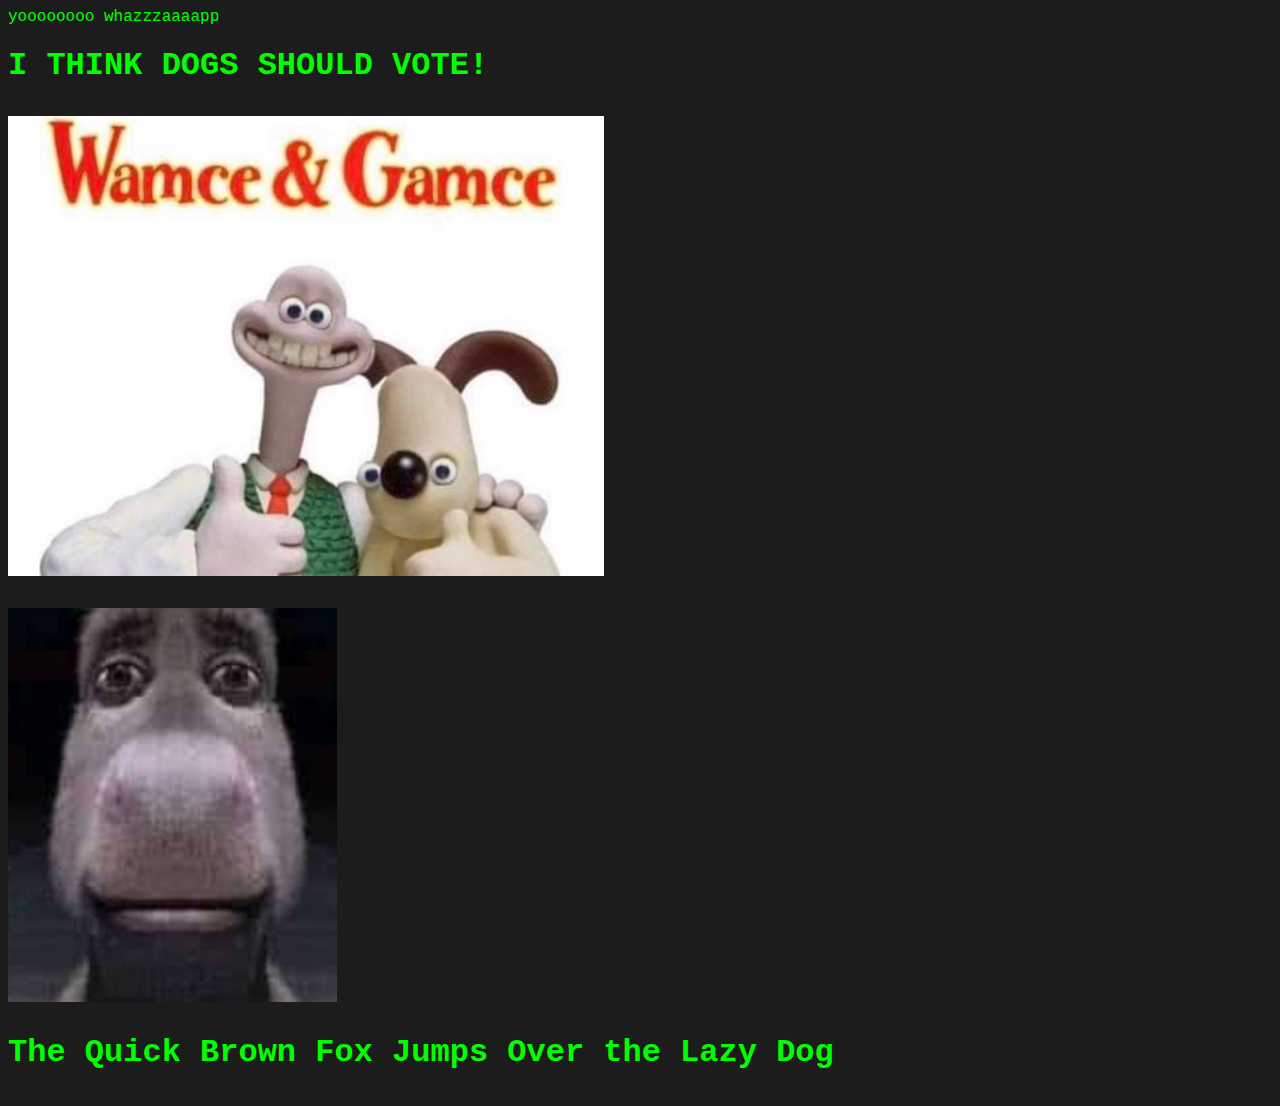
==== index.html @ 5d529485 "Add files via upload" ====
<DOCTYPE! html>

	<head>
		<meta name="viewport" content="width=device-width, initial-scale=1">
		<link rel="stylesheet" href="Swift2337.css">
		<title>Swift2337's Website</title>
		<meta name="keywords" content="design, UNC, communications, new media">
		<meta http-equiv="content-type" content="text/html; charset=UTF-8">
	</head>
	
    <body>
		<p>yoooooooo whazzzaaaapp</p>
		<p></p>
		<h1>I THINK DOGS SHOULD VOTE!<h1>
		<p> <img src="Media_And_Resources/IMG_3807.JPG"></p>
		<p></p>
		<p><p> <img src="Media_And_Resources/IMG_2830.PNG"></p>
		<p>The Quick Brown Fox Jumps Over the Lazy Dog</p>
	</body>

</html>
---- Swift2337.css ----
body{
	color: lime;
	font-family: "OCR A Std","Lucida Console", monospace;
	background-color: #1C1C1C;
}
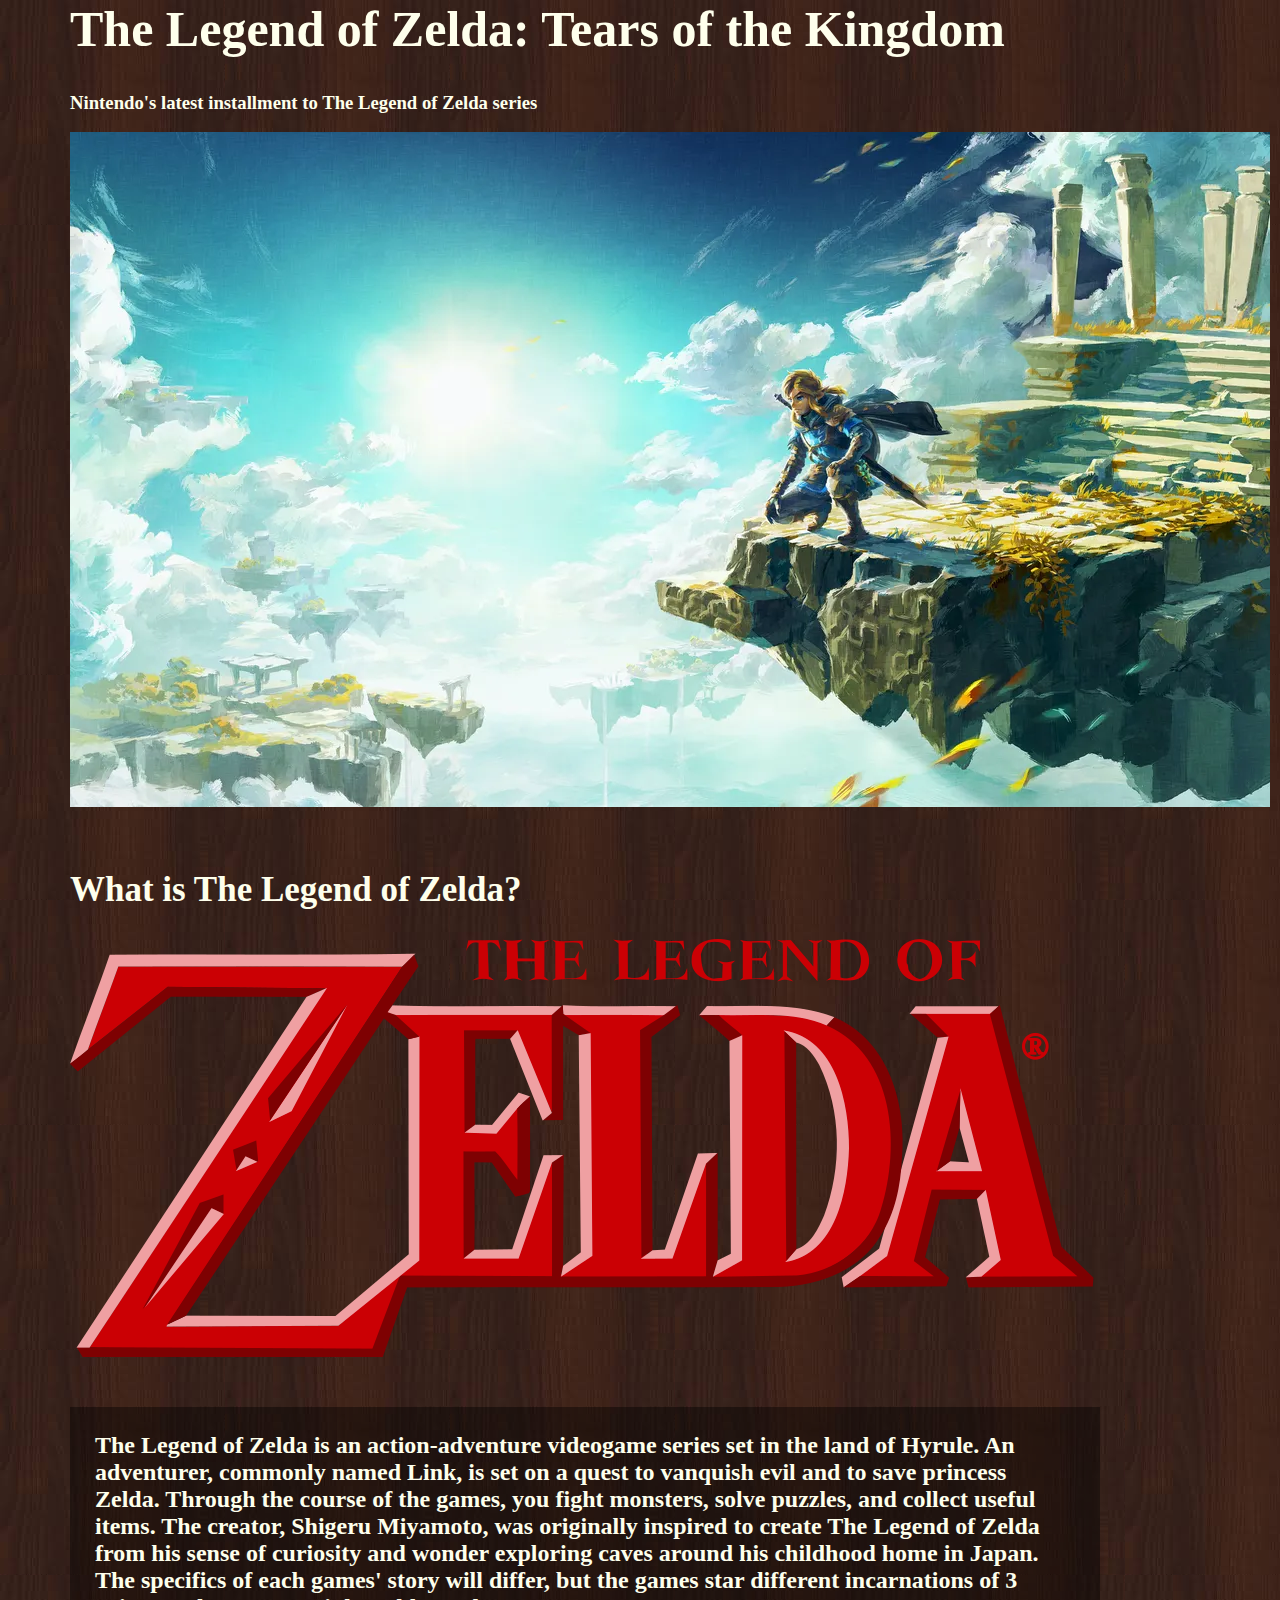
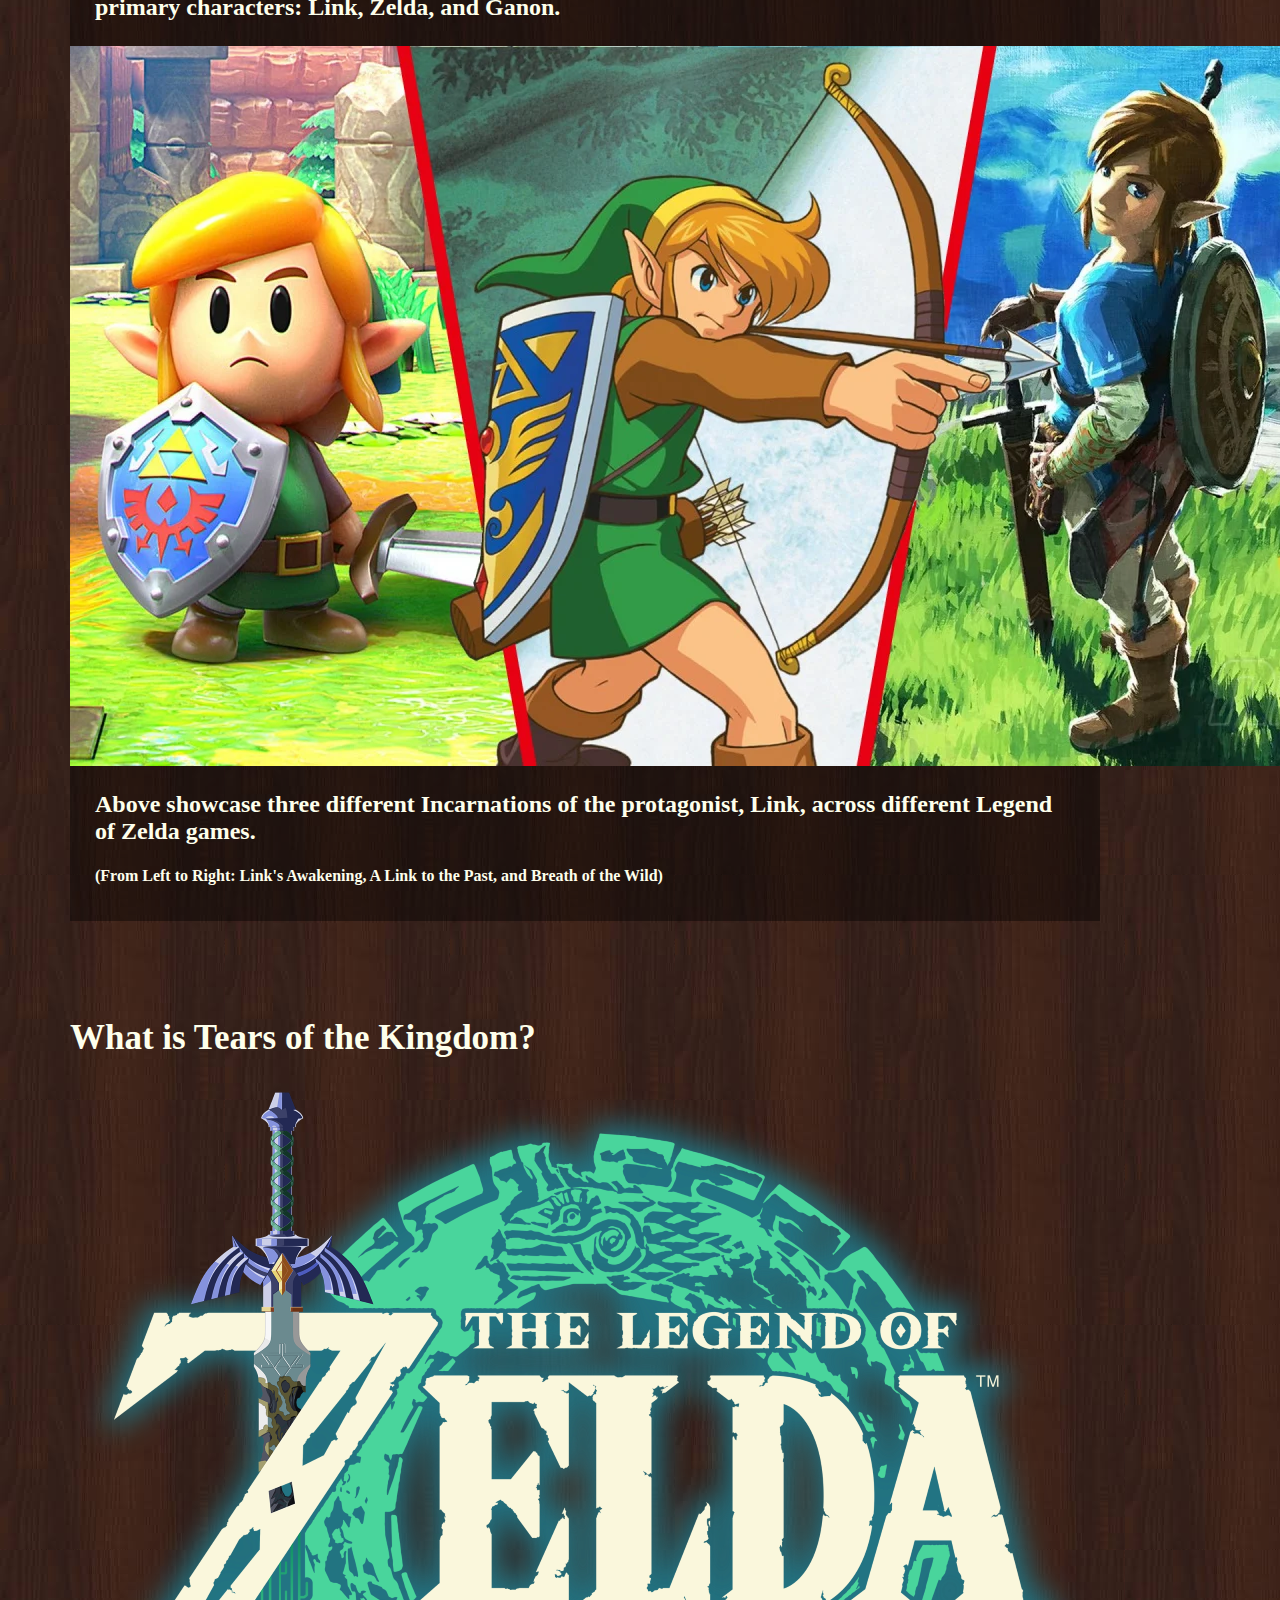
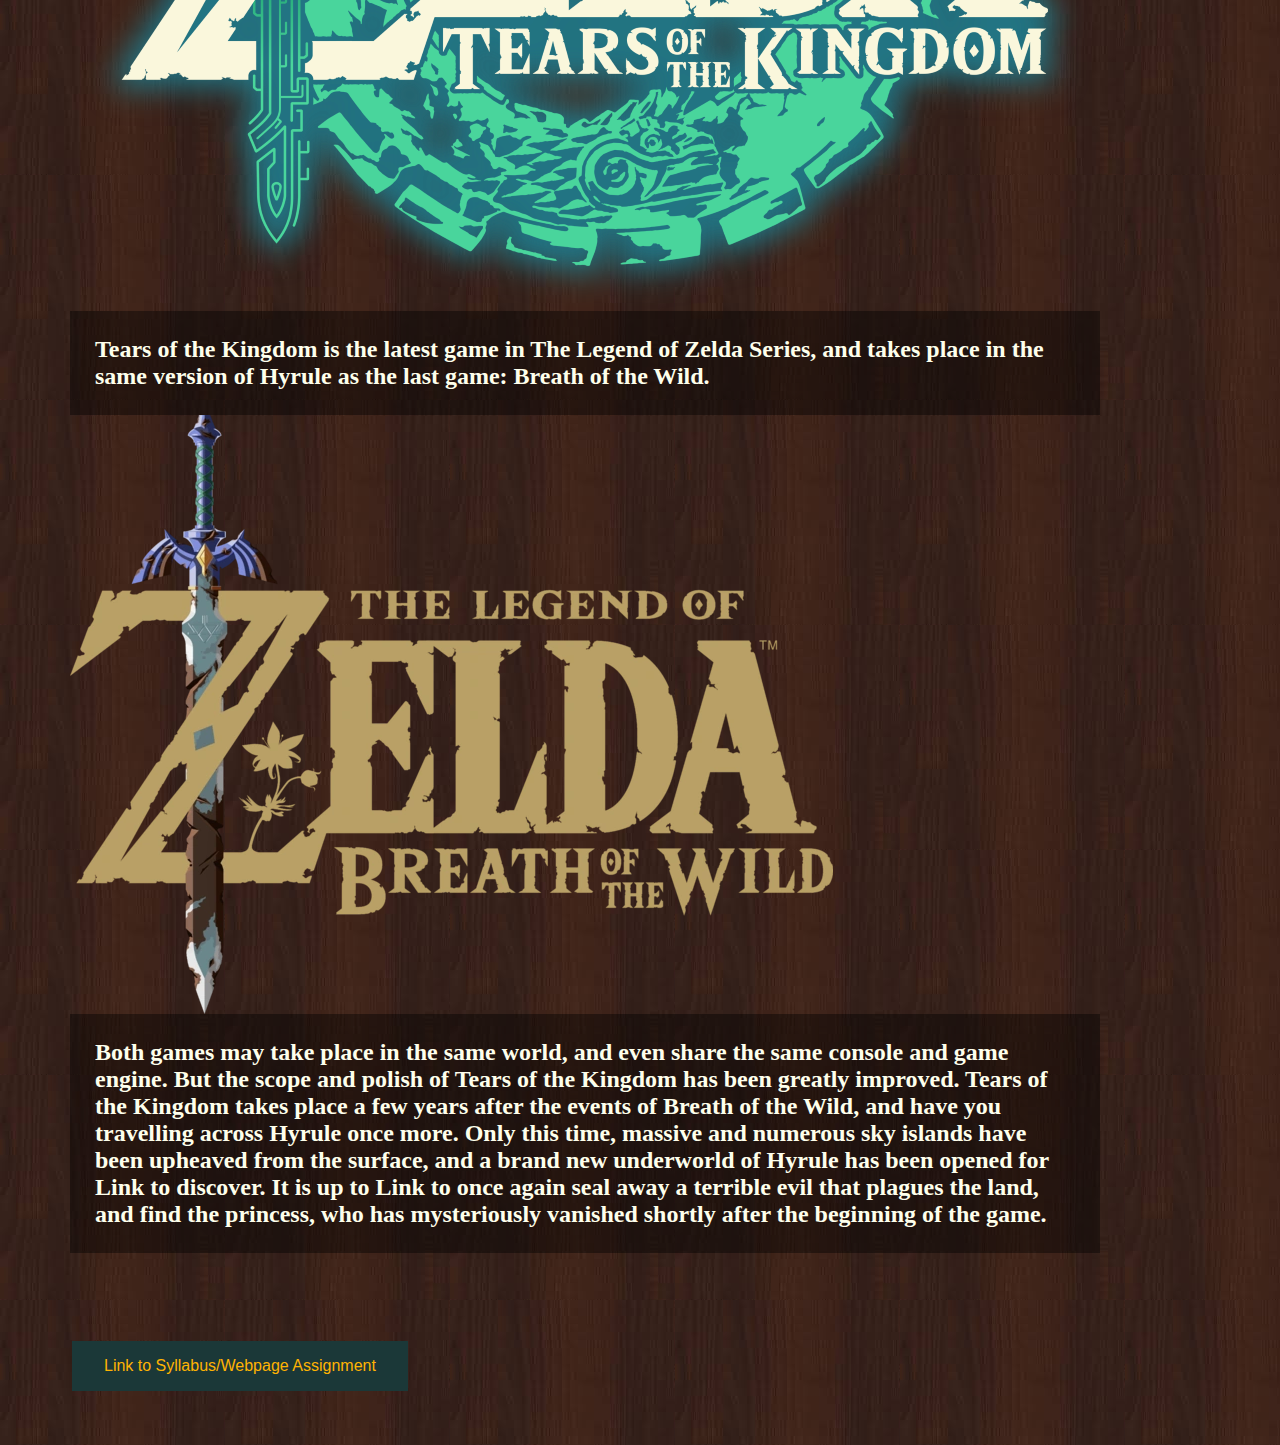
==== commit 056ea0bc: "Add files via upload" ====
--- a/index.html
+++ b/index.html
@@ -1,7 +1,6 @@
 <DOCTYPE! html>
 
 	<head>
-		<meta name="viewport" content="width=device-width, initial-scale=1">
 		<link rel="stylesheet" href="Swift2337.css">
 		<title>Swift2337's Website</title>
 		<meta name="keywords" content="design, UNC, communications, new media">
@@ -9,13 +8,60 @@
 	</head>
 	
     <body>
-		<p>yoooooooo whazzzaaaapp</p>
-		<p></p>
-		<h1>I THINK DOGS SHOULD VOTE!<h1>
-		<p> <img src="Media_And_Resources/IMG_3807.JPG"></p>
-		<p></p>
-		<p><p> <img src="Media_And_Resources/IMG_2830.PNG"></p>
-		<p>The Quick Brown Fox Jumps Over the Lazy Dog</p>
+		<h1>The Legend of Zelda: Tears of the Kingdom</h1>
+
+		<h3>Nintendo's latest installment to The Legend of Zelda series</h3>
+		
+		<div>
+			<img src="Media_And_Resources/switch-tloz-totk-artwork-01.webp"> </img>
+		</div>
+		
+		<p>&nbsp </p>
+
+		<h2>What is The Legend of Zelda?</h2>
+		
+		<div>
+			<img src="Media_And_Resources/zeldalogo.png"> </img>
+		</div>
+		
+		<p>&nbsp </p>
+		
+		<div class="box">
+			<h3>The Legend of Zelda is an action-adventure videogame series set in the land of Hyrule. An adventurer, commonly named Link, is set on a quest to vanquish evil and to save princess Zelda. Through the course of the games, you fight monsters, solve puzzles, and collect useful items. The creator, Shigeru Miyamoto, was originally inspired to create The Legend of Zelda from his sense of curiosity and wonder exploring caves around his childhood home in Japan. The specifics of each games' story will differ, but the games star different incarnations of 3 primary characters: Link, Zelda, and Ganon. </h3>
+		</div>
+		
+		<img src="Media_And_Resources/ranking-links.webp"></img>
+		
+		<div class="box">
+			<h3>Above showcase three different Incarnations of the protagonist, Link, across different Legend of Zelda games. </h3>
+			<h4 style="text-indent: 10px;">(From Left to Right: Link's Awakening, A Link to the Past, and Breath of the Wild)</h4>
+		</div>
+		
+		<p>&nbsp </p>
+		<p>&nbsp </p>
+		
+		<h2>What is Tears of the Kingdom?</h2>
+		
+			<img src="Media_And_Resources/totklogo.png"> </img>
+		
+		<div class="box">
+			<h3>Tears of the Kingdom is the latest game in The Legend of Zelda Series, and takes place in the same version of Hyrule as the last game: Breath of the Wild.</h3>
+		</div>
+		
+		
+		<img src="Media_And_Resources/763px-BotW_NA_Logo.webp"></img>
+		
+		<div class="box">
+			<h3>Both games may take place in the same world, and even share the same console and game engine. But the scope and polish of Tears of the Kingdom has been greatly improved. Tears of the Kingdom takes place a few years after the events of Breath of the Wild, and have you travelling across Hyrule once more. Only this time, massive and numerous sky islands have been upheaved from the surface, and a brand new underworld of Hyrule has been opened for Link to discover. It is up to Link to once again seal away a terrible evil that plagues the land, and find the princess, who has mysteriously vanished shortly after the beginning of the game.</h3>
+		</div>
+		
+		<p>&nbsp </p>
+		<p>&nbsp </p>
+		
+		<button class="button" href="https://uncch.instructure.com/courses/29793/assignments/syllabus">Link to Syllabus/Webpage Assignment</button>
+		
+		<p>&nbsp </p>
+		
 	</body>
 
 </html>	--- a/Swift2337.css
+++ b/Swift2337.css
@@ -1,5 +1,49 @@
 body{
-	color: lime;
-	font-family: "OCR A Std","Lucida Console", monospace;
-	background-color: #1C1C1C;
+	color: #FEFFEC;
+	font-family: "Calisto MT" serif;
+	background-image: url("Media_And_Resources/woodbg.jpg");
+	background-color:black;
+	margin: 0px 70px;
+}
+h1{
+	font-size:50px;
+}
+h2{
+	font-size:35px;
+}
+
+div.box{
+	background: rgb(0,0,0,0.4);
+	width: 1000px;
+	padding: 15px;
+}
+
+div.box h3{
+	font-size:24px;
+	font-weight: bold;
+	margin: 10px;
+}
+
+.button{
+	background-color: #1B3838;
+	border: none;
+  color: #FFB302;
+  padding: 16px 32px;
+  text-decoration: none;
+  display: inline-block;
+  font-size: 16px;
+  margin: 4px 2px;
+  transition-duration: 0.2s;
+  cursor: pointer;
+	
+}
+
+.button:hover{
+	background-color:#FFB302;
+	color: #1B3838;
+}
+
+div.totklogo{
+
+	
 }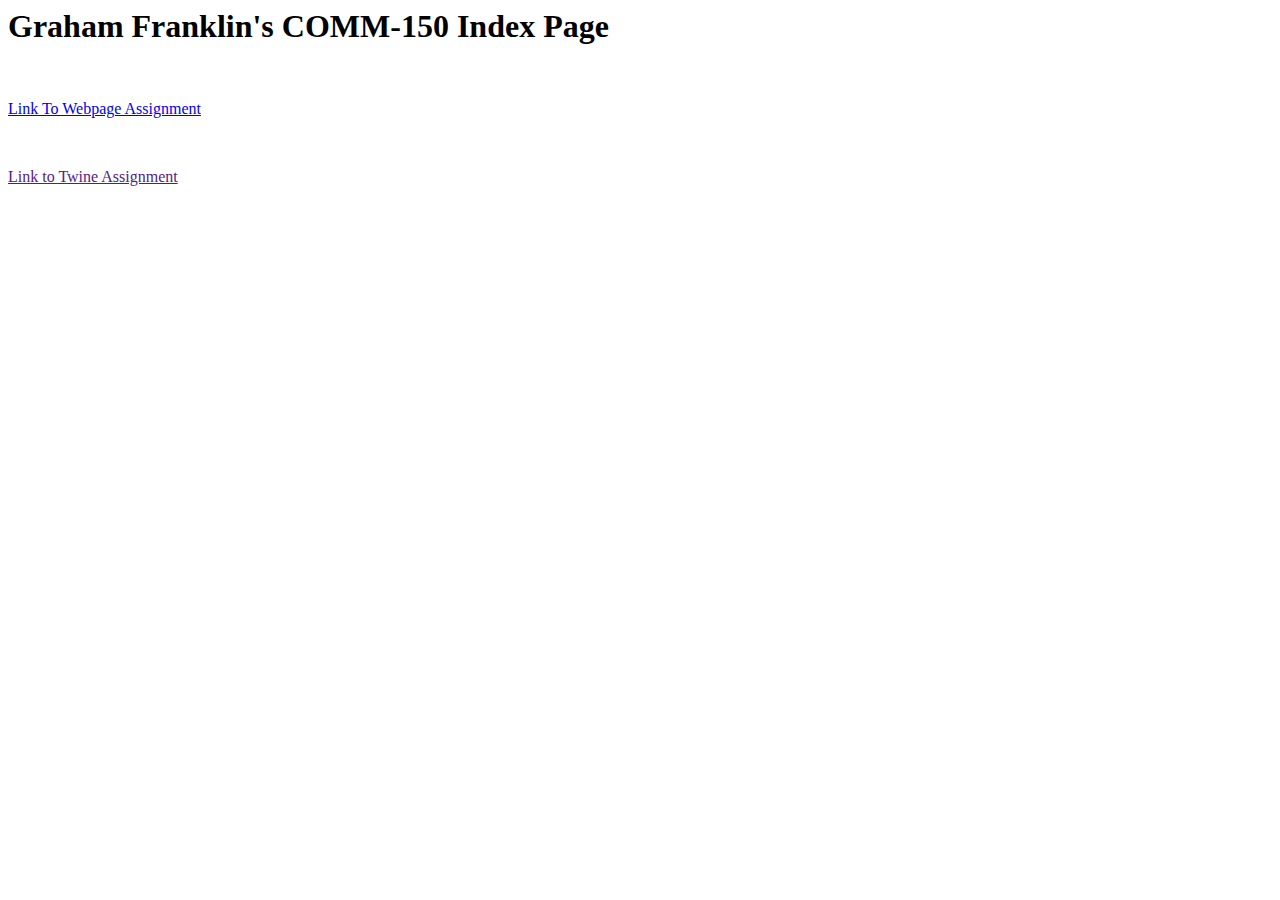
==== commit 0e5bf069: "Add files via upload" ====
--- a/index.html
+++ b/index.html
@@ -1,67 +1,18 @@
 <DOCTYPE! html>
 
 	<head>
-		<link rel="stylesheet" href="Swift2337.css">
+		<link rel="stylesheet" href="index.css">
 		<title>Swift2337's Website</title>
 		<meta name="keywords" content="design, UNC, communications, new media">
 		<meta http-equiv="content-type" content="text/html; charset=UTF-8">
 	</head>
 	
     <body>
-		<h1>The Legend of Zelda: Tears of the Kingdom</h1>
-
-		<h3>Nintendo's latest installment to The Legend of Zelda series</h3>
-		
-		<div>
-			<img src="Media_And_Resources/switch-tloz-totk-artwork-01.webp"> </img>
-		</div>
-		
-		<p>&nbsp </p>
-
-		<h2>What is The Legend of Zelda?</h2>
-		
-		<div>
-			<img src="Media_And_Resources/zeldalogo.png"> </img>
-		</div>
-		
-		<p>&nbsp </p>
-		
-		<div class="box">
-			<h3>The Legend of Zelda is an action-adventure videogame series set in the land of Hyrule. An adventurer, commonly named Link, is set on a quest to vanquish evil and to save princess Zelda. Through the course of the games, you fight monsters, solve puzzles, and collect useful items. The creator, Shigeru Miyamoto, was originally inspired to create The Legend of Zelda from his sense of curiosity and wonder exploring caves around his childhood home in Japan. The specifics of each games' story will differ, but the games star different incarnations of 3 primary characters: Link, Zelda, and Ganon. </h3>
-		</div>
-		
-		<img src="Media_And_Resources/ranking-links.webp"></img>
-		
-		<div class="box">
-			<h3>Above showcase three different Incarnations of the protagonist, Link, across different Legend of Zelda games. </h3>
-			<h4 style="text-indent: 10px;">(From Left to Right: Link's Awakening, A Link to the Past, and Breath of the Wild)</h4>
-		</div>
-		
-		<p>&nbsp </p>
-		<p>&nbsp </p>
-		
-		<h2>What is Tears of the Kingdom?</h2>
-		
-			<img src="Media_And_Resources/totklogo.png"> </img>
-		
-		<div class="box">
-			<h3>Tears of the Kingdom is the latest game in The Legend of Zelda Series, and takes place in the same version of Hyrule as the last game: Breath of the Wild.</h3>
-		</div>
-		
-		
-		<img src="Media_And_Resources/763px-BotW_NA_Logo.webp"></img>
-		
-		<div class="box">
-			<h3>Both games may take place in the same world, and even share the same console and game engine. But the scope and polish of Tears of the Kingdom has been greatly improved. Tears of the Kingdom takes place a few years after the events of Breath of the Wild, and have you travelling across Hyrule once more. Only this time, massive and numerous sky islands have been upheaved from the surface, and a brand new underworld of Hyrule has been opened for Link to discover. It is up to Link to once again seal away a terrible evil that plagues the land, and find the princess, who has mysteriously vanished shortly after the beginning of the game.</h3>
-		</div>
-		
-		<p>&nbsp </p>
-		<p>&nbsp </p>
-		
-		<button class="button" href="https://uncch.instructure.com/courses/29793/assignments/syllabus">Link to Syllabus/Webpage Assignment</button>
-		
-		<p>&nbsp </p>
-		
+	<h1>Graham Franklin's COMM-150 Index Page</h1>
+	<p>&nbsp </p>
+	<a href="webpage.html">Link To Webpage Assignment</a>
+	<p>&nbsp </p>
+	<a href="">Link to Twine Assignment</a>
 	</body>
 
-</html>	+</html>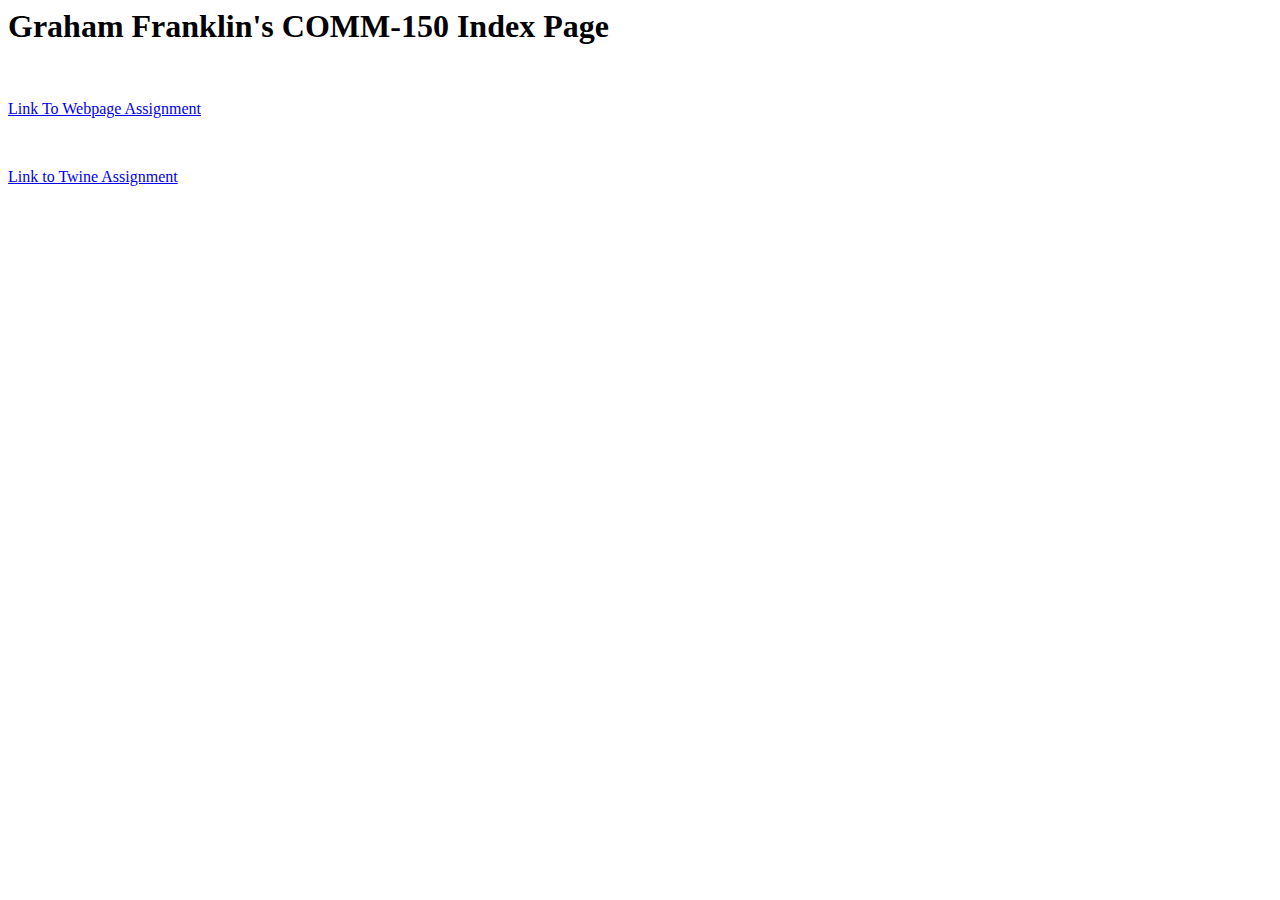
==== commit 6c5ebc54: "Update index.html" ====
--- a/index.html
+++ b/index.html
@@ -12,7 +12,7 @@
 	<p>&nbsp </p>
 	<a href="webpage.html">Link To Webpage Assignment</a>
 	<p>&nbsp </p>
-	<a href="">Link to Twine Assignment</a>
+	<a href="twine.html">Link to Twine Assignment</a>
 	</body>
 
-</html>+</html>
